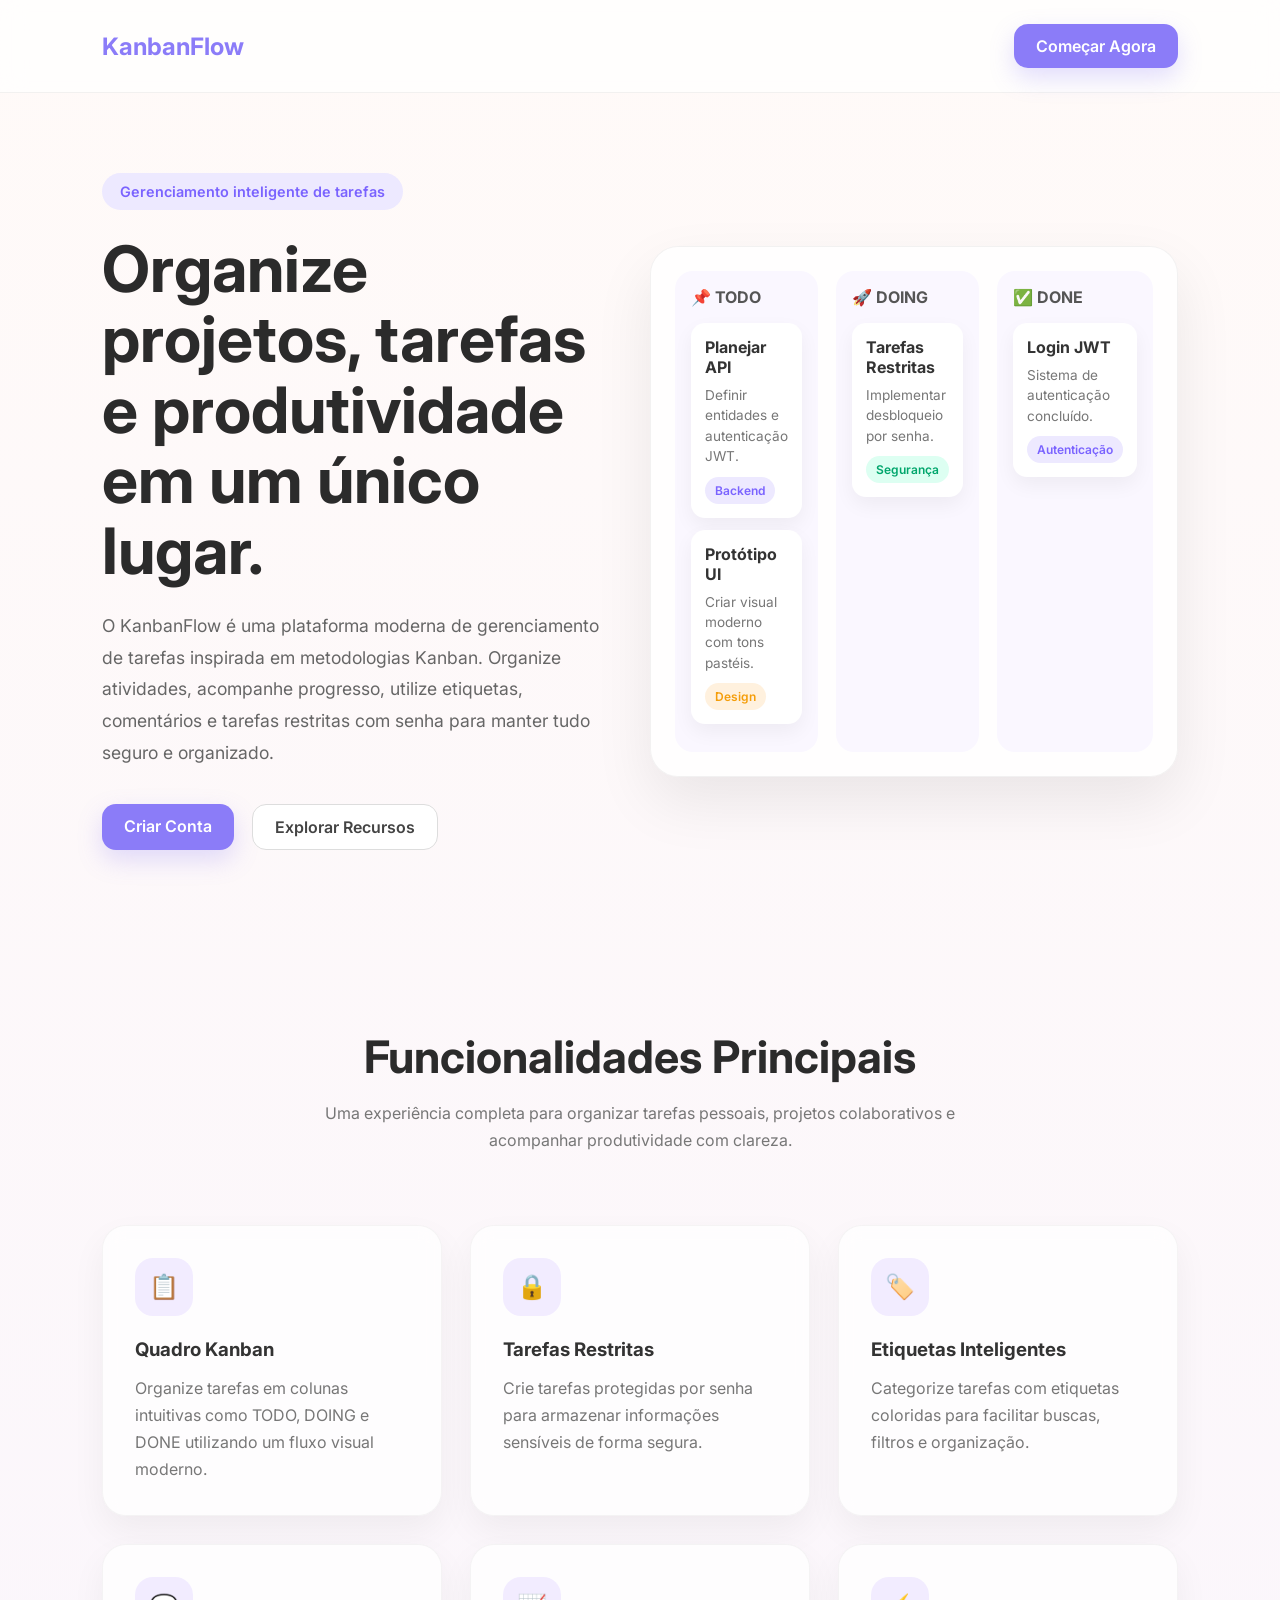
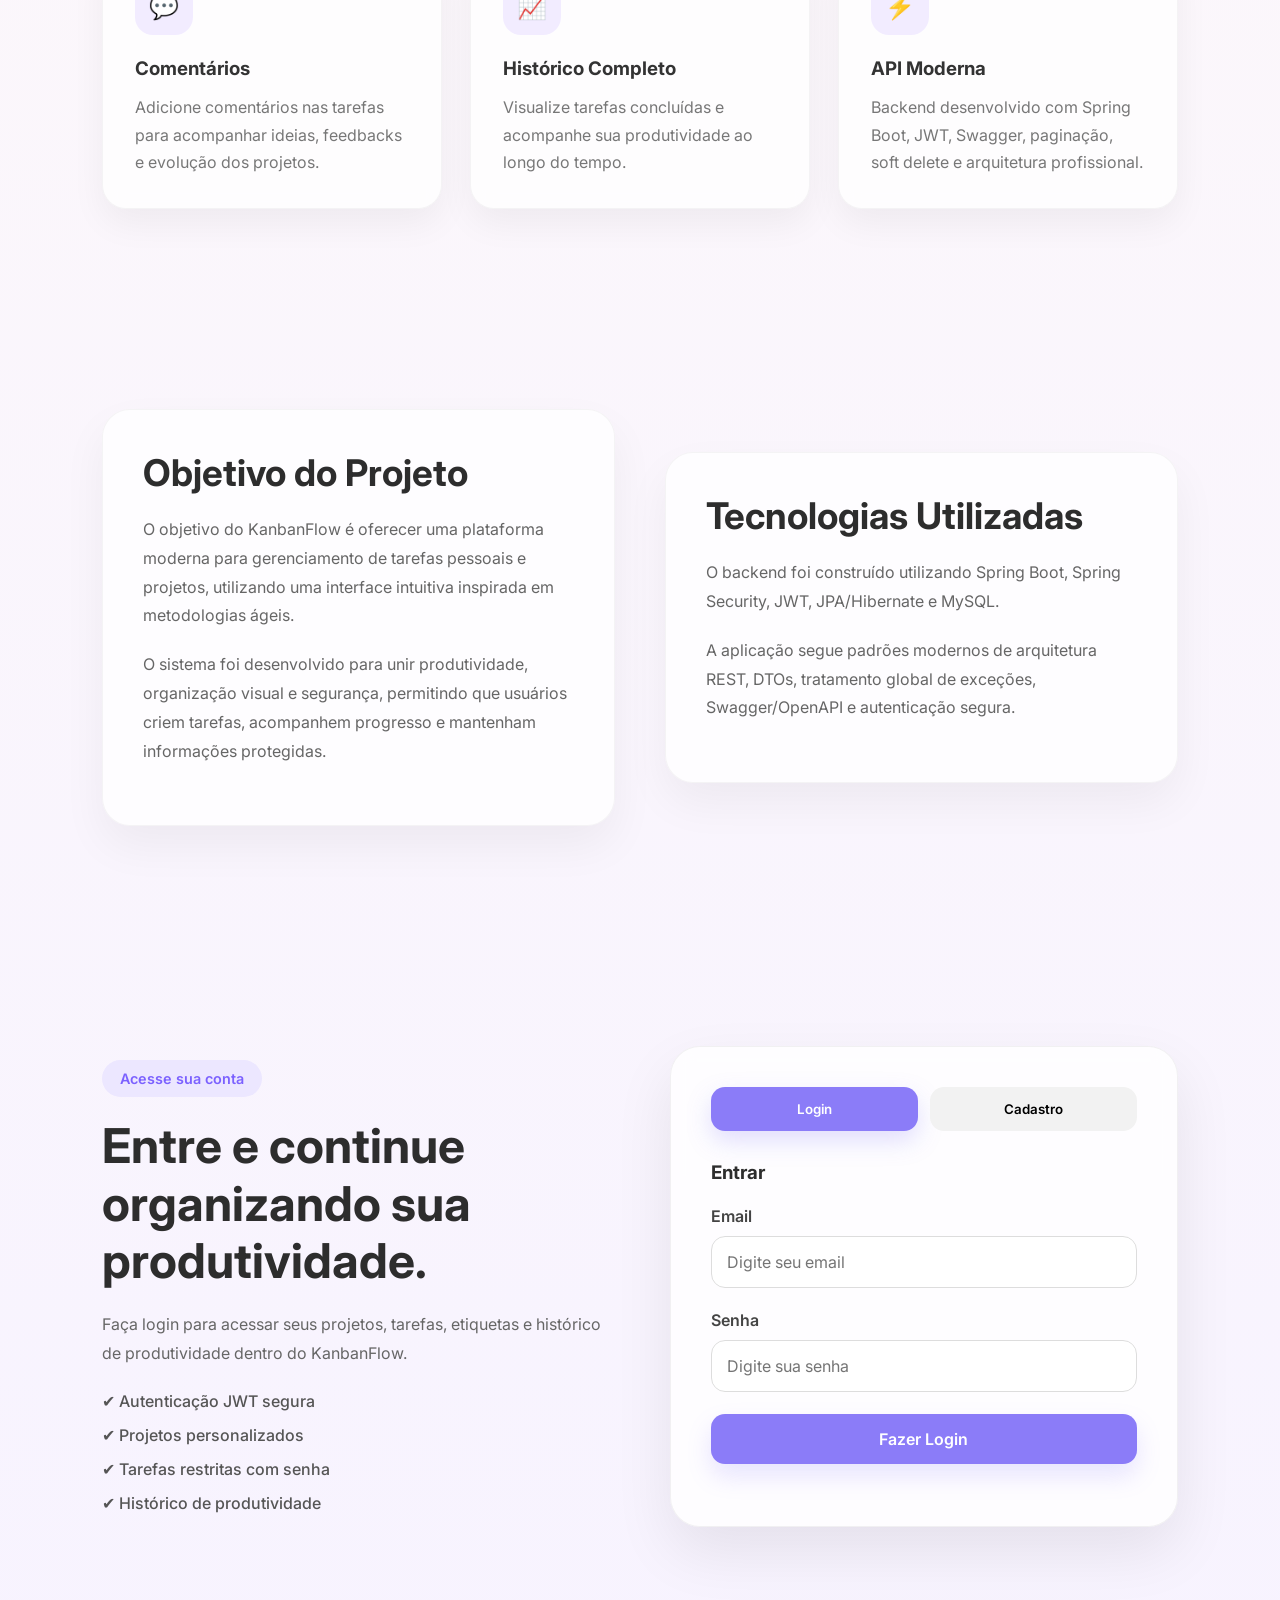
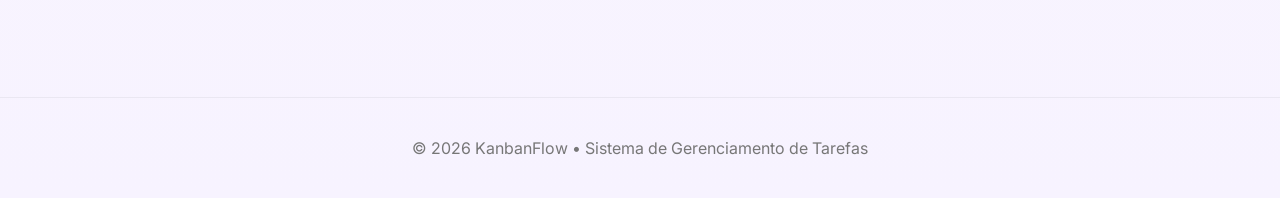
==== src/main/resources/static/dashboard.html @ 53f00771 "Melhorias e aprimoramentos no backend e adição de funções no front  27-05-26" ====
<!DOCTYPE html>
<html lang="pt-BR">
<head>
  <meta charset="UTF-8">
  <meta name="viewport" content="width=device-width, initial-scale=1.0">
  <title>KanbanFlow | Dashboard</title>

  <link rel="preconnect" href="https://fonts.googleapis.com">
  <link rel="preconnect" href="https://fonts.gstatic.com" crossorigin>
  <link href="https://fonts.googleapis.com/css2?family=Inter:wght@300;400;500;600;700&display=swap" rel="stylesheet">

  <style>

    * {
      margin: 0;
      padding: 0;
      box-sizing: border-box;
      font-family: 'Inter', sans-serif;
    }

    body {
      background: linear-gradient(180deg, #fffaf8 0%, #f4f0ff 100%);
      color: #2b2b2b;
      min-height: 100vh;
      display: flex;
    }

    .sidebar {
      width: 280px;
      background: rgba(255,255,255,0.75);
      backdrop-filter: blur(14px);
      border-right: 1px solid rgba(0,0,0,0.05);
      padding: 32px 24px;
      display: flex;
      flex-direction: column;
      justify-content: space-between;
    }

    .logo {
      font-size: 1.7rem;
      font-weight: 700;
      color: #8b7cf8;
      margin-bottom: 40px;
    }

    .menu {
      display: flex;
      flex-direction: column;
      gap: 12px;
    }

    .menu a {
      text-decoration: none;
      color: #555;
      padding: 14px 18px;
      border-radius: 14px;
      transition: 0.3s ease;
      font-weight: 500;
    }

    .menu a:hover,
    .menu a.active {
      background: #8b7cf8;
      color: white;
      box-shadow: 0 10px 25px rgba(139,124,248,0.2);
    }

    .logout-btn {
      border: none;
      background: #ffeded;
      color: #e5484d;
      padding: 14px;
      border-radius: 14px;
      cursor: pointer;
      font-weight: 600;
      transition: 0.3s ease;
    }

    .logout-btn:hover {
      transform: translateY(-2px);
    }

    .main {
      flex: 1;
      padding: 40px;
      overflow-y: auto;
    }

    .topbar {
      display: flex;
      justify-content: space-between;
      align-items: center;
      margin-bottom: 40px;
      flex-wrap: wrap;
      gap: 20px;
    }

    .topbar h1 {
      font-size: 2.5rem;
      margin-bottom: 8px;
    }

    .topbar p {
      color: #666;
    }

    .create-project-btn {
      background: #8b7cf8;
      color: white;
      border: none;
      padding: 14px 24px;
      border-radius: 14px;
      cursor: pointer;
      font-weight: 600;
      box-shadow: 0 12px 25px rgba(139,124,248,0.25);
      transition: 0.3s ease;
    }

    .create-project-btn:hover {
      transform: translateY(-2px);
      background: #7a68f0;
    }

    .projects-grid {
      display: grid;
      grid-template-columns: repeat(auto-fit, minmax(280px, 1fr));
      gap: 24px;
    }

    .project-card {
      background: rgba(255,255,255,0.85);
      border-radius: 26px;
      padding: 28px;
      border: 1px solid rgba(0,0,0,0.04);
      box-shadow: 0 18px 40px rgba(0,0,0,0.05);
      transition: 0.3s ease;
      cursor: pointer;
      position: relative;
      overflow: hidden;
    }

    .project-card::before {
      content: '';
      position: absolute;
      width: 100%;
      height: 6px;
      top: 0;
      left: 0;
      background: linear-gradient(90deg, #8b7cf8, #d5c7ff);
    }

    .project-card:hover {
      transform: translateY(-6px);
    }

    .project-card h3 {
      margin-bottom: 14px;
      font-size: 1.4rem;
    }

    .project-card p {
      color: #666;
      line-height: 1.7;
      margin-bottom: 22px;
    }

    .project-footer {
      display: flex;
      justify-content: space-between;
      align-items: center;
      color: #777;
      font-size: 0.9rem;
    }

    .status {
      background: #ece7ff;
      color: #7a63ff;
      padding: 8px 14px;
      border-radius: 999px;
      font-weight: 600;
      font-size: 0.8rem;
    }

    .modal {
      position: fixed;
      inset: 0;
      background: rgba(0,0,0,0.4);
      display: none;
      align-items: center;
      justify-content: center;
      z-index: 100;
      padding: 20px;
    }

    .modal-content {
      width: 100%;
      max-width: 500px;
      background: white;
      border-radius: 28px;
      padding: 32px;
      box-shadow: 0 25px 60px rgba(0,0,0,0.15);
    }

    .modal-content h2 {
      margin-bottom: 24px;
    }

    .input-group {
      display: flex;
      flex-direction: column;
      gap: 10px;
      margin-bottom: 20px;
    }

    .input-group label {
      font-weight: 600;
      color: #444;
    }

    .input-group input,
    .input-group textarea {
      padding: 15px;
      border-radius: 14px;
      border: 1px solid #ddd;
      outline: none;
      transition: 0.3s ease;
      resize: none;
    }

    .input-group input:focus,
    .input-group textarea:focus {
      border-color: #8b7cf8;
      box-shadow: 0 0 0 4px rgba(139,124,248,0.1);
    }

    .modal-actions {
      display: flex;
      gap: 14px;
      margin-top: 24px;
    }

    .save-btn,
    .cancel-btn {
      flex: 1;
      padding: 14px;
      border-radius: 14px;
      border: none;
      cursor: pointer;
      font-weight: 600;
      transition: 0.3s ease;
    }

    .save-btn {
      background: #8b7cf8;
      color: white;
    }

    .cancel-btn {
      background: #f1f1f1;
    }

    .save-btn:hover,
    .cancel-btn:hover {
      transform: translateY(-2px);
    }

    @media (max-width: 900px) {
      body {
        flex-direction: column;
      }

      .sidebar {
        width: 100%;
      }

      .main {
        padding: 24px;
      }
    }

  </style>
</head>
<body>

  <aside class="sidebar">

    <div>
      <div class="logo">KanbanFlow</div>

      <nav class="menu">
        <a href="#" class="active">📁 Projetos</a>
        <a href="#">📋 Tarefas</a>
        <a href="#">📈 Histórico</a>
        <a href="#">⚙️ Configurações</a>
      </nav>
    </div>

    <button class="logout-btn" id="logoutBtn">
      Sair da Conta
    </button>

  </aside>

  <main class="main">

    <div class="topbar">
      <div>
        <h1>Seus Projetos</h1>
        <p>Organize seus projetos e acompanhe tarefas em tempo real.</p>
      </div>

      <button class="create-project-btn" id="openModalBtn">
        + Novo Projeto
      </button>
    </div>

    <div class="projects-grid" id="projectsGrid">

    </div>

  </main>

  <div class="modal" id="projectModal">

    <div class="modal-content">
      <h2>Criar Novo Projeto</h2>

      <form id="projectForm">

        <div class="input-group">
          <label>Nome do Projeto</label>
          <input type="text" id="projectNome" required>
        </div>

        <div class="modal-actions">
          <button type="submit" class="save-btn">
            Criar Projeto
          </button>

          <button type="button" class="cancel-btn" id="closeModalBtn">
            Cancelar
          </button>
        </div>

      </form>
    </div>

  </div>

  <script>

    const API_URL = 'http://localhost:8080';
    const token = localStorage.getItem('token');

    if (!token) {
      window.location.href = 'index.html';
    }

    const projectsGrid = document.getElementById('projectsGrid');

    const modal = document.getElementById('projectModal');
    const openModalBtn = document.getElementById('openModalBtn');
    const closeModalBtn = document.getElementById('closeModalBtn');

    const projectForm = document.getElementById('projectForm');

    openModalBtn.addEventListener('click', () => {
      modal.style.display = 'flex';
    });

    closeModalBtn.addEventListener('click', () => {
      modal.style.display = 'none';
    });

    window.addEventListener('click', (e) => {
      if (e.target === modal) {
        modal.style.display = 'none';
      }
    });

    async function carregarProjetos() {

      try {

        const response = await fetch(`${API_URL}/projetos`, {
          headers: {
            'Authorization': `Bearer ${token}`
          }
        });

        const projetos = await response.json();

        projectsGrid.innerHTML = '';

        projetos.content?.forEach(projeto => {

          const card = document.createElement('div');
          card.classList.add('project-card');

          card.innerHTML = `
            <h3>${projeto.nome}</h3>

            <div class="project-footer">
              <span>${new Date().toLocaleDateString()}</span>
              <span class="status">Ativo</span>
            </div>
          `;

          card.addEventListener('click', () => {
            localStorage.setItem('projetoId', projeto.id);
            window.location.href = 'projetos.html';
          });

          projectsGrid.appendChild(card);

        });

      } catch (error) {
        console.error(error);
      }
    }

    projectForm.addEventListener('submit', async (e) => {
      e.preventDefault();

      const nome = document.getElementById('projectNome').value;

      try {

        const response = await fetch(`${API_URL}/projetos`, {
          method: 'POST',
          headers: {
            'Content-Type': 'application/json',
            'Authorization': `Bearer ${token}`
          },
          body: JSON.stringify({
            nome
          })
        });

        if (!response.ok) {
          throw new Error('Erro ao criar projeto');
        }

        modal.style.display = 'none';

        projectForm.reset();

        carregarProjetos();

      } catch (error) {
        alert(error.message);
      }
    });

    document.getElementById('logoutBtn')
      .addEventListener('click', () => {

        localStorage.removeItem('token');
        localStorage.removeItem('projetoId');

        window.location.href = 'index.html';
      });

    carregarProjetos();

  </script>

</body>
</html>

</html>
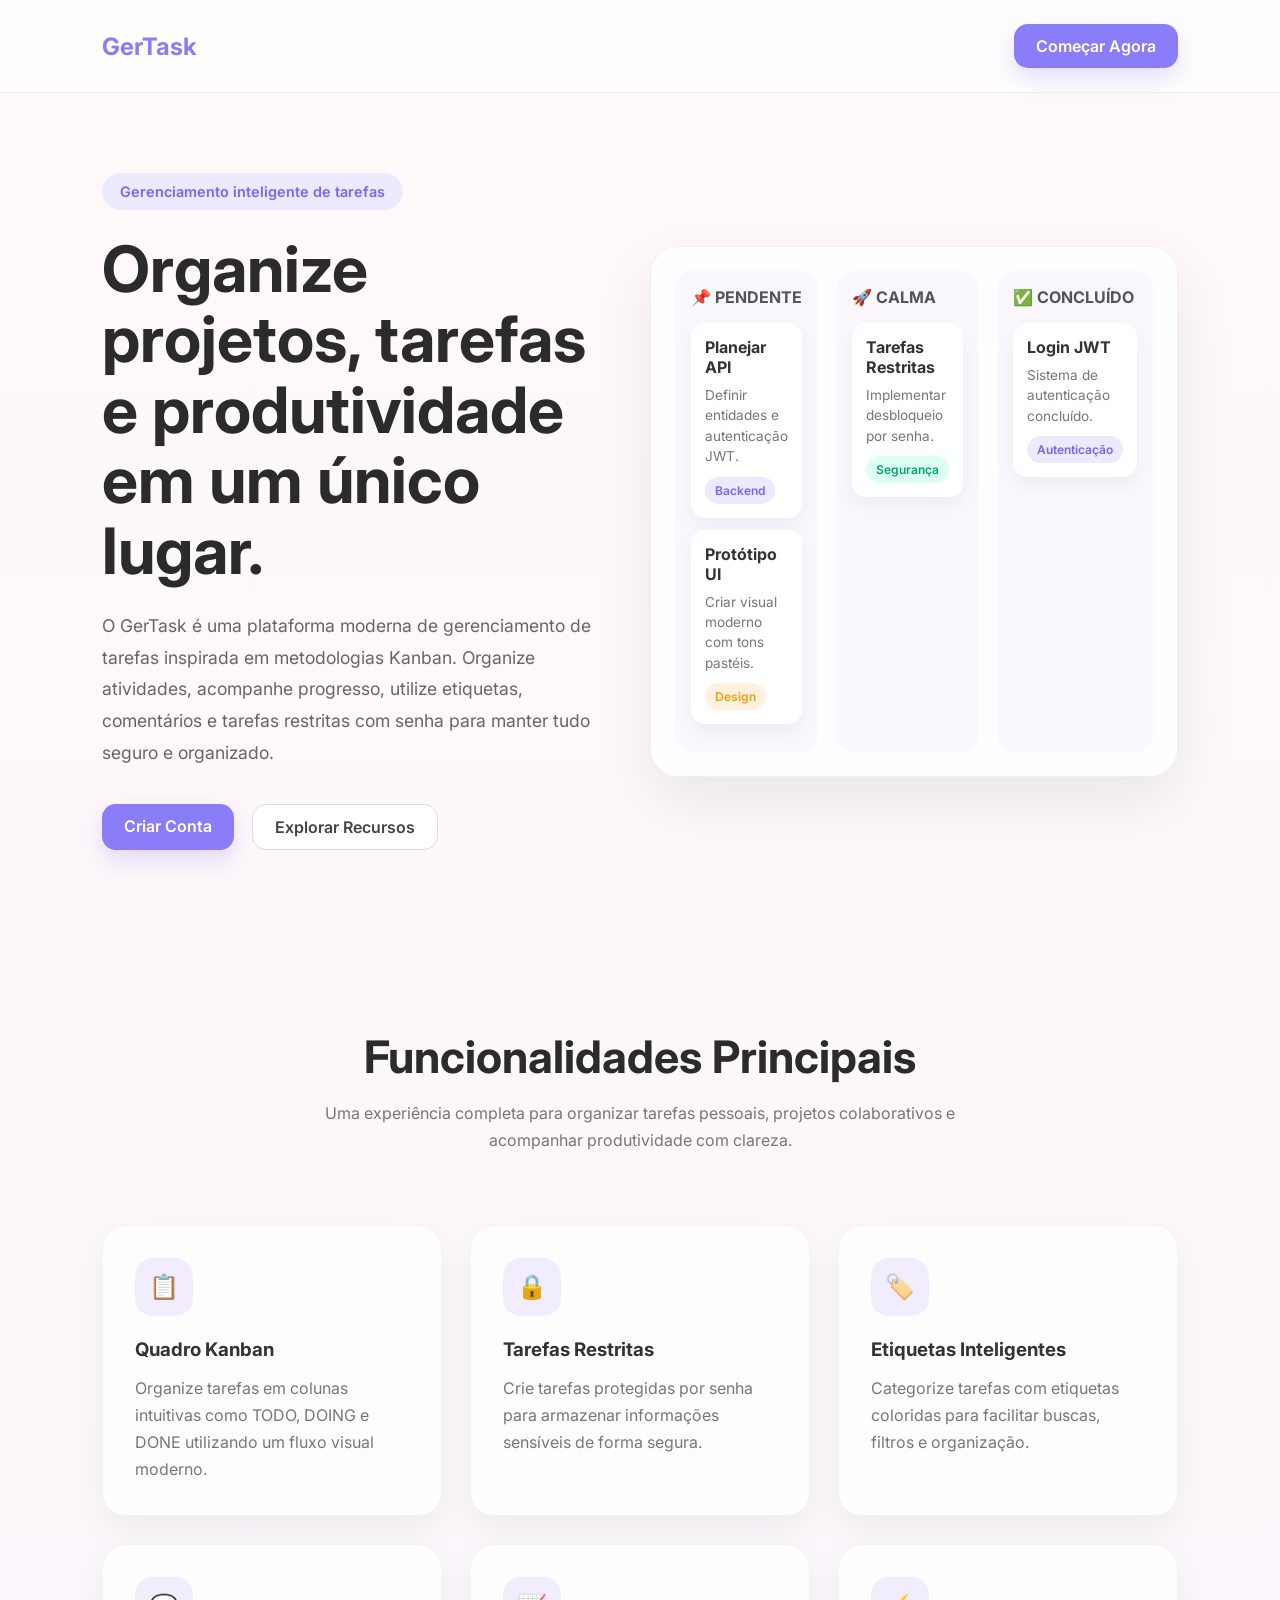
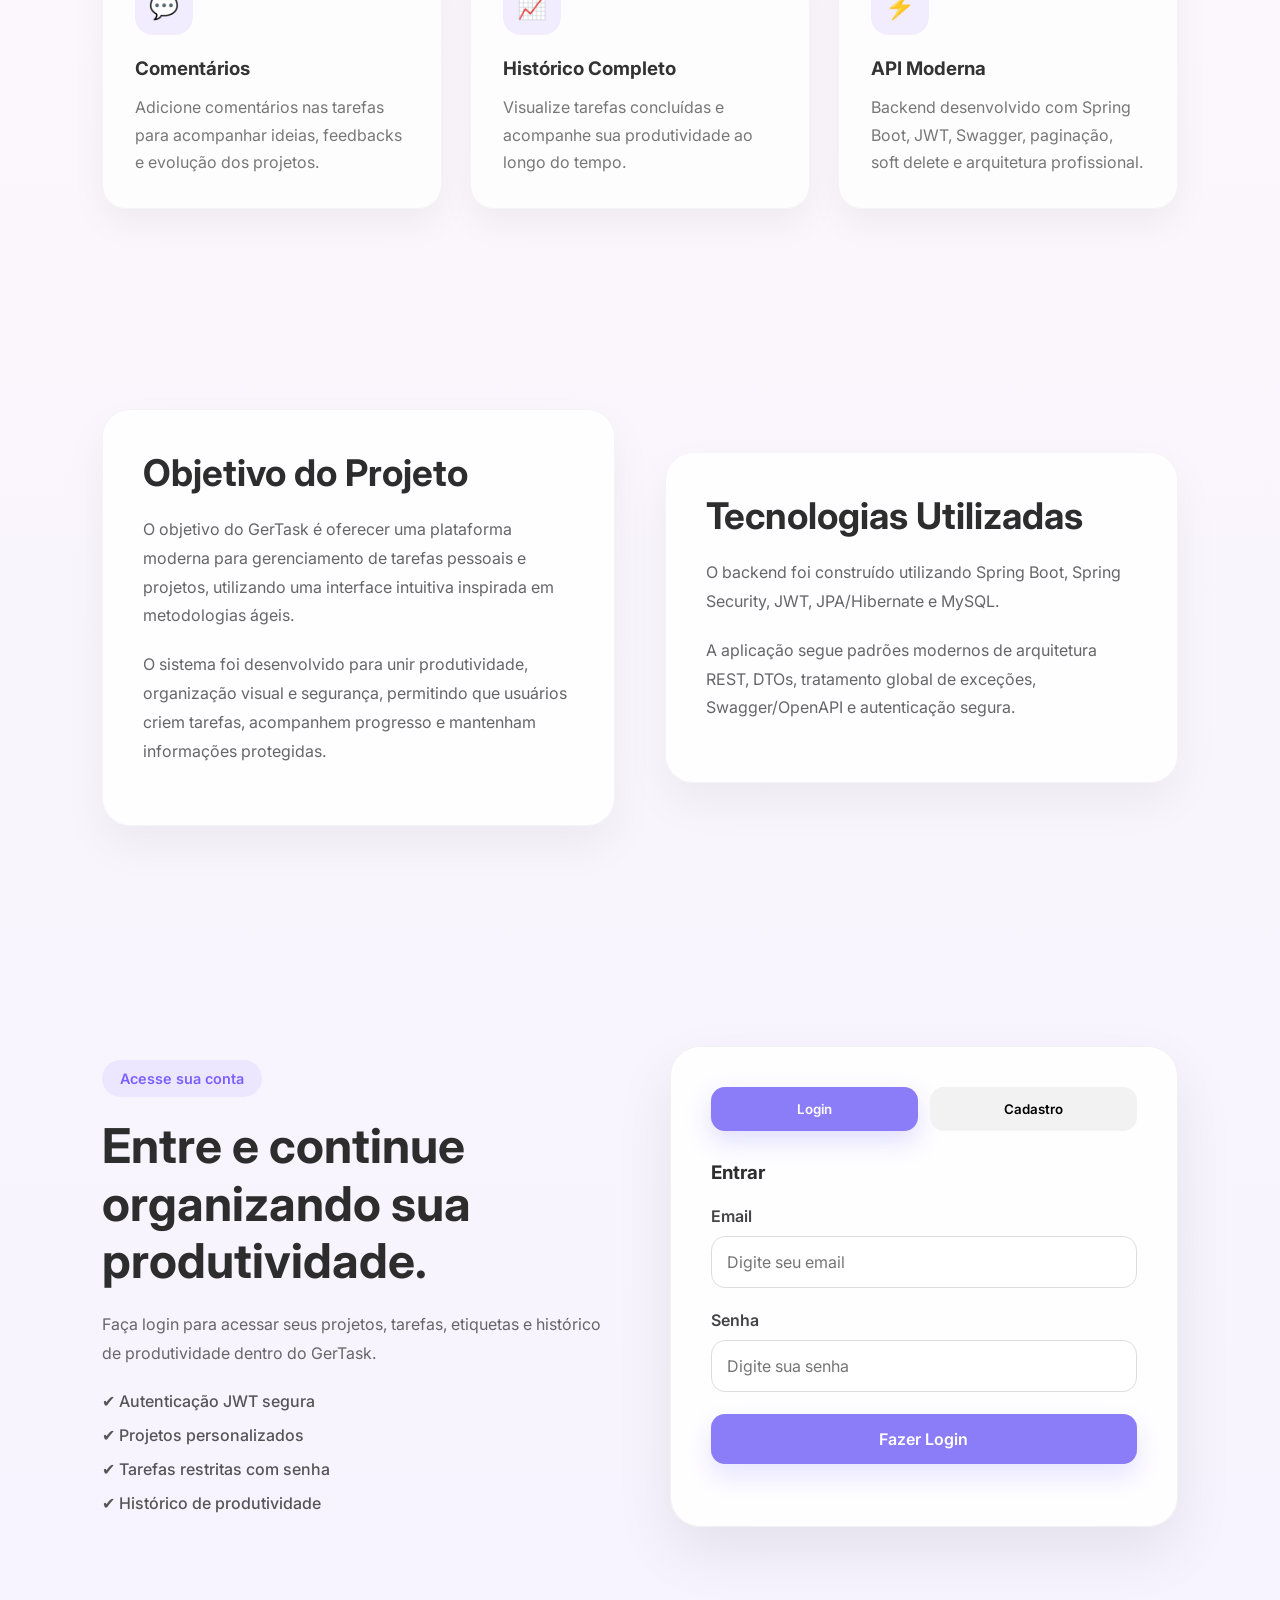
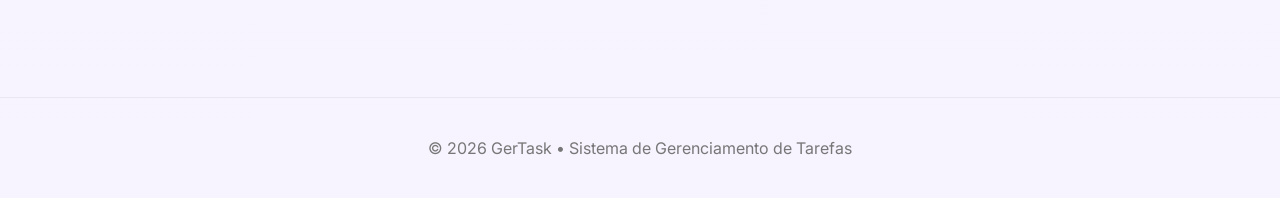
==== commit caa033d0: "Melhorias e aprimoramentos no backend e adição de funções no front  01-06-26" ====
--- a/src/main/resources/static/dashboard.html
+++ b/src/main/resources/static/dashboard.html
@@ -1,473 +1,66 @@
+<!doctype html>
+<html lang="pt-BR">
+  <head>
+    <meta charset="UTF-8" />
+    <meta name="viewport" content="width=device-width, initial-scale=1.0" />
+    <title>Dashboard</title>
 
-<!DOCTYPE html>
-<html lang="pt-BR">
-<head>
-  <meta charset="UTF-8">
-  <meta name="viewport" content="width=device-width, initial-scale=1.0">
-  <title>KanbanFlow | Dashboard</title>
+    <link rel="preconnect" href="https://fonts.googleapis.com" />
+    <link rel="preconnect" href="https://fonts.gstatic.com" crossorigin />
+    <link
+      href="https://fonts.googleapis.com/css2?family=Inter:wght@300;400;500;600;700&display=swap"
+      rel="stylesheet"
+    />
+    <link rel="stylesheet" href="./css/dashboard.css" />
+  </head>
+  <body>
+    <aside class="sidebar">
+      <div>
+        <div class="logo">GerTask</div>
 
-  <link rel="preconnect" href="https://fonts.googleapis.com">
-  <link rel="preconnect" href="https://fonts.gstatic.com" crossorigin>
-  <link href="https://fonts.googleapis.com/css2?family=Inter:wght@300;400;500;600;700&display=swap" rel="stylesheet">
-
-  <style>
-
-    * {
-      margin: 0;
-      padding: 0;
-      box-sizing: border-box;
-      font-family: 'Inter', sans-serif;
-    }
-
-    body {
-      background: linear-gradient(180deg, #fffaf8 0%, #f4f0ff 100%);
-      color: #2b2b2b;
-      min-height: 100vh;
-      display: flex;
-    }
-
-    .sidebar {
-      width: 280px;
-      background: rgba(255,255,255,0.75);
-      backdrop-filter: blur(14px);
-      border-right: 1px solid rgba(0,0,0,0.05);
-      padding: 32px 24px;
-      display: flex;
-      flex-direction: column;
-      justify-content: space-between;
-    }
-
-    .logo {
-      font-size: 1.7rem;
-      font-weight: 700;
-      color: #8b7cf8;
-      margin-bottom: 40px;
-    }
-
-    .menu {
-      display: flex;
-      flex-direction: column;
-      gap: 12px;
-    }
-
-    .menu a {
-      text-decoration: none;
-      color: #555;
-      padding: 14px 18px;
-      border-radius: 14px;
-      transition: 0.3s ease;
-      font-weight: 500;
-    }
-
-    .menu a:hover,
-    .menu a.active {
-      background: #8b7cf8;
-      color: white;
-      box-shadow: 0 10px 25px rgba(139,124,248,0.2);
-    }
-
-    .logout-btn {
-      border: none;
-      background: #ffeded;
-      color: #e5484d;
-      padding: 14px;
-      border-radius: 14px;
-      cursor: pointer;
-      font-weight: 600;
-      transition: 0.3s ease;
-    }
-
-    .logout-btn:hover {
-      transform: translateY(-2px);
-    }
-
-    .main {
-      flex: 1;
-      padding: 40px;
-      overflow-y: auto;
-    }
-
-    .topbar {
-      display: flex;
-      justify-content: space-between;
-      align-items: center;
-      margin-bottom: 40px;
-      flex-wrap: wrap;
-      gap: 20px;
-    }
-
-    .topbar h1 {
-      font-size: 2.5rem;
-      margin-bottom: 8px;
-    }
-
-    .topbar p {
-      color: #666;
-    }
-
-    .create-project-btn {
-      background: #8b7cf8;
-      color: white;
-      border: none;
-      padding: 14px 24px;
-      border-radius: 14px;
-      cursor: pointer;
-      font-weight: 600;
-      box-shadow: 0 12px 25px rgba(139,124,248,0.25);
-      transition: 0.3s ease;
-    }
-
-    .create-project-btn:hover {
-      transform: translateY(-2px);
-      background: #7a68f0;
-    }
-
-    .projects-grid {
-      display: grid;
-      grid-template-columns: repeat(auto-fit, minmax(280px, 1fr));
-      gap: 24px;
-    }
-
-    .project-card {
-      background: rgba(255,255,255,0.85);
-      border-radius: 26px;
-      padding: 28px;
-      border: 1px solid rgba(0,0,0,0.04);
-      box-shadow: 0 18px 40px rgba(0,0,0,0.05);
-      transition: 0.3s ease;
-      cursor: pointer;
-      position: relative;
-      overflow: hidden;
-    }
-
-    .project-card::before {
-      content: '';
-      position: absolute;
-      width: 100%;
-      height: 6px;
-      top: 0;
-      left: 0;
-      background: linear-gradient(90deg, #8b7cf8, #d5c7ff);
-    }
-
-    .project-card:hover {
-      transform: translateY(-6px);
-    }
-
-    .project-card h3 {
-      margin-bottom: 14px;
-      font-size: 1.4rem;
-    }
-
-    .project-card p {
-      color: #666;
-      line-height: 1.7;
-      margin-bottom: 22px;
-    }
-
-    .project-footer {
-      display: flex;
-      justify-content: space-between;
-      align-items: center;
-      color: #777;
-      font-size: 0.9rem;
-    }
-
-    .status {
-      background: #ece7ff;
-      color: #7a63ff;
-      padding: 8px 14px;
-      border-radius: 999px;
-      font-weight: 600;
-      font-size: 0.8rem;
-    }
-
-    .modal {
-      position: fixed;
-      inset: 0;
-      background: rgba(0,0,0,0.4);
-      display: none;
-      align-items: center;
-      justify-content: center;
-      z-index: 100;
-      padding: 20px;
-    }
-
-    .modal-content {
-      width: 100%;
-      max-width: 500px;
-      background: white;
-      border-radius: 28px;
-      padding: 32px;
-      box-shadow: 0 25px 60px rgba(0,0,0,0.15);
-    }
-
-    .modal-content h2 {
-      margin-bottom: 24px;
-    }
-
-    .input-group {
-      display: flex;
-      flex-direction: column;
-      gap: 10px;
-      margin-bottom: 20px;
-    }
-
-    .input-group label {
-      font-weight: 600;
-      color: #444;
-    }
-
-    .input-group input,
-    .input-group textarea {
-      padding: 15px;
-      border-radius: 14px;
-      border: 1px solid #ddd;
-      outline: none;
-      transition: 0.3s ease;
-      resize: none;
-    }
-
-    .input-group input:focus,
-    .input-group textarea:focus {
-      border-color: #8b7cf8;
-      box-shadow: 0 0 0 4px rgba(139,124,248,0.1);
-    }
-
-    .modal-actions {
-      display: flex;
-      gap: 14px;
-      margin-top: 24px;
-    }
-
-    .save-btn,
-    .cancel-btn {
-      flex: 1;
-      padding: 14px;
-      border-radius: 14px;
-      border: none;
-      cursor: pointer;
-      font-weight: 600;
-      transition: 0.3s ease;
-    }
-
-    .save-btn {
-      background: #8b7cf8;
-      color: white;
-    }
-
-    .cancel-btn {
-      background: #f1f1f1;
-    }
-
-    .save-btn:hover,
-    .cancel-btn:hover {
-      transform: translateY(-2px);
-    }
-
-    @media (max-width: 900px) {
-      body {
-        flex-direction: column;
-      }
-
-      .sidebar {
-        width: 100%;
-      }
-
-      .main {
-        padding: 24px;
-      }
-    }
-
-  </style>
-</head>
-<body>
-
-  <aside class="sidebar">
-
-    <div>
-      <div class="logo">KanbanFlow</div>
-
-      <nav class="menu">
-        <a href="#" class="active">📁 Projetos</a>
-        <a href="#">📋 Tarefas</a>
-        <a href="#">📈 Histórico</a>
-        <a href="#">⚙️ Configurações</a>
-      </nav>
-    </div>
-
-    <button class="logout-btn" id="logoutBtn">
-      Sair da Conta
-    </button>
-
-  </aside>
-
-  <main class="main">
-
-    <div class="topbar">
-      <div>
-        <h1>Seus Projetos</h1>
-        <p>Organize seus projetos e acompanhe tarefas em tempo real.</p>
+        <nav class="menu">
+          <a href="#" class="active">Projetos</a>
+        </nav>
       </div>
 
-      <button class="create-project-btn" id="openModalBtn">
-        + Novo Projeto
-      </button>
-    </div>
+      <button class="logout-btn" id="logoutBtn">Sair da Conta</button>
+    </aside>
 
-    <div class="projects-grid" id="projectsGrid">
-
-    </div>
-
-  </main>
-
-  <div class="modal" id="projectModal">
-
-    <div class="modal-content">
-      <h2>Criar Novo Projeto</h2>
-
-      <form id="projectForm">
-
-        <div class="input-group">
-          <label>Nome do Projeto</label>
-          <input type="text" id="projectNome" required>
+    <main class="main">
+      <div class="topbar">
+        <div>
+          <h1>Seus Projetos</h1>
+          <p>Organize seus projetos e acompanhe tarefas em tempo real.</p>
         </div>
 
-        <div class="modal-actions">
-          <button type="submit" class="save-btn">
-            Criar Projeto
-          </button>
+        <button class="create-project-btn" id="openModalBtn">
+          + Novo Projeto
+        </button>
+      </div>
 
-          <button type="button" class="cancel-btn" id="closeModalBtn">
-            Cancelar
-          </button>
-        </div>
+      <div class="projects-grid" id="projectsGrid"></div>
+    </main>
 
-      </form>
+    <div class="modal" id="projectModal">
+      <div class="modal-content">
+        <h2>Criar Novo Projeto</h2>
+
+        <form id="projectForm">
+          <div class="input-group">
+            <label>Nome do Projeto</label>
+            <input type="text" id="projectNome" required />
+          </div>
+
+          <div class="modal-actions">
+            <button type="submit" class="save-btn">Criar Projeto</button>
+
+            <button type="button" class="cancel-btn" id="closeModalBtn">
+              Cancelar
+            </button>
+          </div>
+        </form>
+      </div>
     </div>
-
-  </div>
-
-  <script>
-
-    const API_URL = 'http://localhost:8080';
-    const token = localStorage.getItem('token');
-
-    if (!token) {
-      window.location.href = 'index.html';
-    }
-
-    const projectsGrid = document.getElementById('projectsGrid');
-
-    const modal = document.getElementById('projectModal');
-    const openModalBtn = document.getElementById('openModalBtn');
-    const closeModalBtn = document.getElementById('closeModalBtn');
-
-    const projectForm = document.getElementById('projectForm');
-
-    openModalBtn.addEventListener('click', () => {
-      modal.style.display = 'flex';
-    });
-
-    closeModalBtn.addEventListener('click', () => {
-      modal.style.display = 'none';
-    });
-
-    window.addEventListener('click', (e) => {
-      if (e.target === modal) {
-        modal.style.display = 'none';
-      }
-    });
-
-    async function carregarProjetos() {
-
-      try {
-
-        const response = await fetch(`${API_URL}/projetos`, {
-          headers: {
-            'Authorization': `Bearer ${token}`
-          }
-        });
-
-        const projetos = await response.json();
-
-        projectsGrid.innerHTML = '';
-
-        projetos.content?.forEach(projeto => {
-
-          const card = document.createElement('div');
-          card.classList.add('project-card');
-
-          card.innerHTML = `
-            <h3>${projeto.nome}</h3>
-
-            <div class="project-footer">
-              <span>${new Date().toLocaleDateString()}</span>
-              <span class="status">Ativo</span>
-            </div>
-          `;
-
-          card.addEventListener('click', () => {
-            localStorage.setItem('projetoId', projeto.id);
-            window.location.href = 'projetos.html';
-          });
-
-          projectsGrid.appendChild(card);
-
-        });
-
-      } catch (error) {
-        console.error(error);
-      }
-    }
-
-    projectForm.addEventListener('submit', async (e) => {
-      e.preventDefault();
-
-      const nome = document.getElementById('projectNome').value;
-
-      try {
-
-        const response = await fetch(`${API_URL}/projetos`, {
-          method: 'POST',
-          headers: {
-            'Content-Type': 'application/json',
-            'Authorization': `Bearer ${token}`
-          },
-          body: JSON.stringify({
-            nome
-          })
-        });
-
-        if (!response.ok) {
-          throw new Error('Erro ao criar projeto');
-        }
-
-        modal.style.display = 'none';
-
-        projectForm.reset();
-
-        carregarProjetos();
-
-      } catch (error) {
-        alert(error.message);
-      }
-    });
-
-    document.getElementById('logoutBtn')
-      .addEventListener('click', () => {
-
-        localStorage.removeItem('token');
-        localStorage.removeItem('projetoId');
-
-        window.location.href = 'index.html';
-      });
-
-    carregarProjetos();
-
-  </script>
-
-</body>
+  </body>
+  <script src="./js/dashboard.js"></script>
 </html>
-
-</html>
--- a/src/main/resources/static/css/dashboard.css
+++ b/src/main/resources/static/css/dashboard.css
@@ -0,0 +1,266 @@
+* {
+  margin: 0;
+  padding: 0;
+  box-sizing: border-box;
+  font-family: "Inter", sans-serif;
+}
+
+body {
+  background: linear-gradient(180deg, #fffaf8 0%, #f4f0ff 100%);
+  color: #2b2b2b;
+  min-height: 100vh;
+  display: flex;
+}
+
+.sidebar {
+  width: 280px;
+  background: rgba(255, 255, 255, 0.75);
+  backdrop-filter: blur(14px);
+  border-right: 1px solid rgba(0, 0, 0, 0.05);
+  padding: 32px 24px;
+  display: flex;
+  flex-direction: column;
+  justify-content: space-between;
+}
+
+.logo {
+  font-size: 1.7rem;
+  font-weight: 700;
+  color: #8b7cf8;
+  margin-bottom: 40px;
+}
+
+.menu {
+  display: flex;
+  flex-direction: column;
+  gap: 12px;
+}
+
+.menu a {
+  text-decoration: none;
+  color: #555;
+  padding: 14px 18px;
+  border-radius: 14px;
+  transition: 0.3s ease;
+  font-weight: 500;
+}
+
+.menu a:hover,
+.menu a.active {
+  background: #8b7cf8;
+  color: white;
+  box-shadow: 0 10px 25px rgba(139, 124, 248, 0.2);
+}
+
+.logout-btn {
+  border: none;
+  background: #ffeded;
+  color: #e5484d;
+  padding: 14px;
+  border-radius: 14px;
+  cursor: pointer;
+  font-weight: 600;
+  transition: 0.3s ease;
+}
+
+.logout-btn:hover {
+  transform: translateY(-2px);
+}
+
+.main {
+  flex: 1;
+  padding: 40px;
+  overflow-y: auto;
+}
+
+.topbar {
+  display: flex;
+  justify-content: space-between;
+  align-items: center;
+  margin-bottom: 40px;
+  flex-wrap: wrap;
+  gap: 20px;
+}
+
+.topbar h1 {
+  font-size: 2.5rem;
+  margin-bottom: 8px;
+}
+
+.topbar p {
+  color: #666;
+}
+
+.create-project-btn {
+  background: #8b7cf8;
+  color: white;
+  border: none;
+  padding: 14px 24px;
+  border-radius: 14px;
+  cursor: pointer;
+  font-weight: 600;
+  box-shadow: 0 12px 25px rgba(139, 124, 248, 0.25);
+  transition: 0.3s ease;
+}
+
+.create-project-btn:hover {
+  transform: translateY(-2px);
+  background: #7a68f0;
+}
+
+.projects-grid {
+  display: grid;
+  grid-template-columns: repeat(auto-fit, minmax(280px, 1fr));
+  gap: 24px;
+}
+
+.project-card {
+  background: rgba(255, 255, 255, 0.85);
+  border-radius: 26px;
+  padding: 28px;
+  border: 1px solid rgba(0, 0, 0, 0.04);
+  box-shadow: 0 18px 40px rgba(0, 0, 0, 0.05);
+  transition: 0.3s ease;
+  cursor: pointer;
+  position: relative;
+  overflow: hidden;
+}
+
+.project-card::before {
+  content: "";
+  position: absolute;
+  width: 100%;
+  height: 6px;
+  top: 0;
+  left: 0;
+  background: linear-gradient(90deg, #8b7cf8, #d5c7ff);
+}
+
+.project-card:hover {
+  transform: translateY(-6px);
+}
+
+.project-card h3 {
+  margin-bottom: 14px;
+  font-size: 1.4rem;
+}
+
+.project-card p {
+  color: #666;
+  line-height: 1.7;
+  margin-bottom: 22px;
+}
+
+.project-footer {
+  display: flex;
+  justify-content: space-between;
+  align-items: center;
+  color: #777;
+  font-size: 0.9rem;
+}
+
+.status {
+  background: #ece7ff;
+  color: #7a63ff;
+  padding: 8px 14px;
+  border-radius: 999px;
+  font-weight: 600;
+  font-size: 0.8rem;
+}
+
+.modal {
+  position: fixed;
+  inset: 0;
+  background: rgba(0, 0, 0, 0.4);
+  display: none;
+  align-items: center;
+  justify-content: center;
+  z-index: 100;
+  padding: 20px;
+}
+
+.modal-content {
+  width: 100%;
+  max-width: 500px;
+  background: white;
+  border-radius: 28px;
+  padding: 32px;
+  box-shadow: 0 25px 60px rgba(0, 0, 0, 0.15);
+}
+
+.modal-content h2 {
+  margin-bottom: 24px;
+}
+
+.input-group {
+  display: flex;
+  flex-direction: column;
+  gap: 10px;
+  margin-bottom: 20px;
+}
+
+.input-group label {
+  font-weight: 600;
+  color: #444;
+}
+
+.input-group input,
+.input-group textarea {
+  padding: 15px;
+  border-radius: 14px;
+  border: 1px solid #ddd;
+  outline: none;
+  transition: 0.3s ease;
+  resize: none;
+}
+
+.input-group input:focus,
+.input-group textarea:focus {
+  border-color: #8b7cf8;
+  box-shadow: 0 0 0 4px rgba(139, 124, 248, 0.1);
+}
+
+.modal-actions {
+  display: flex;
+  gap: 14px;
+  margin-top: 24px;
+}
+
+.save-btn,
+.cancel-btn {
+  flex: 1;
+  padding: 14px;
+  border-radius: 14px;
+  border: none;
+  cursor: pointer;
+  font-weight: 600;
+  transition: 0.3s ease;
+}
+
+.save-btn {
+  background: #8b7cf8;
+  color: white;
+}
+
+.cancel-btn {
+  background: #f1f1f1;
+}
+
+.save-btn:hover,
+.cancel-btn:hover {
+  transform: translateY(-2px);
+}
+
+@media (max-width: 900px) {
+  body {
+    flex-direction: column;
+  }
+
+  .sidebar {
+    width: 100%;
+  }
+
+  .main {
+    padding: 24px;
+  }
+}
